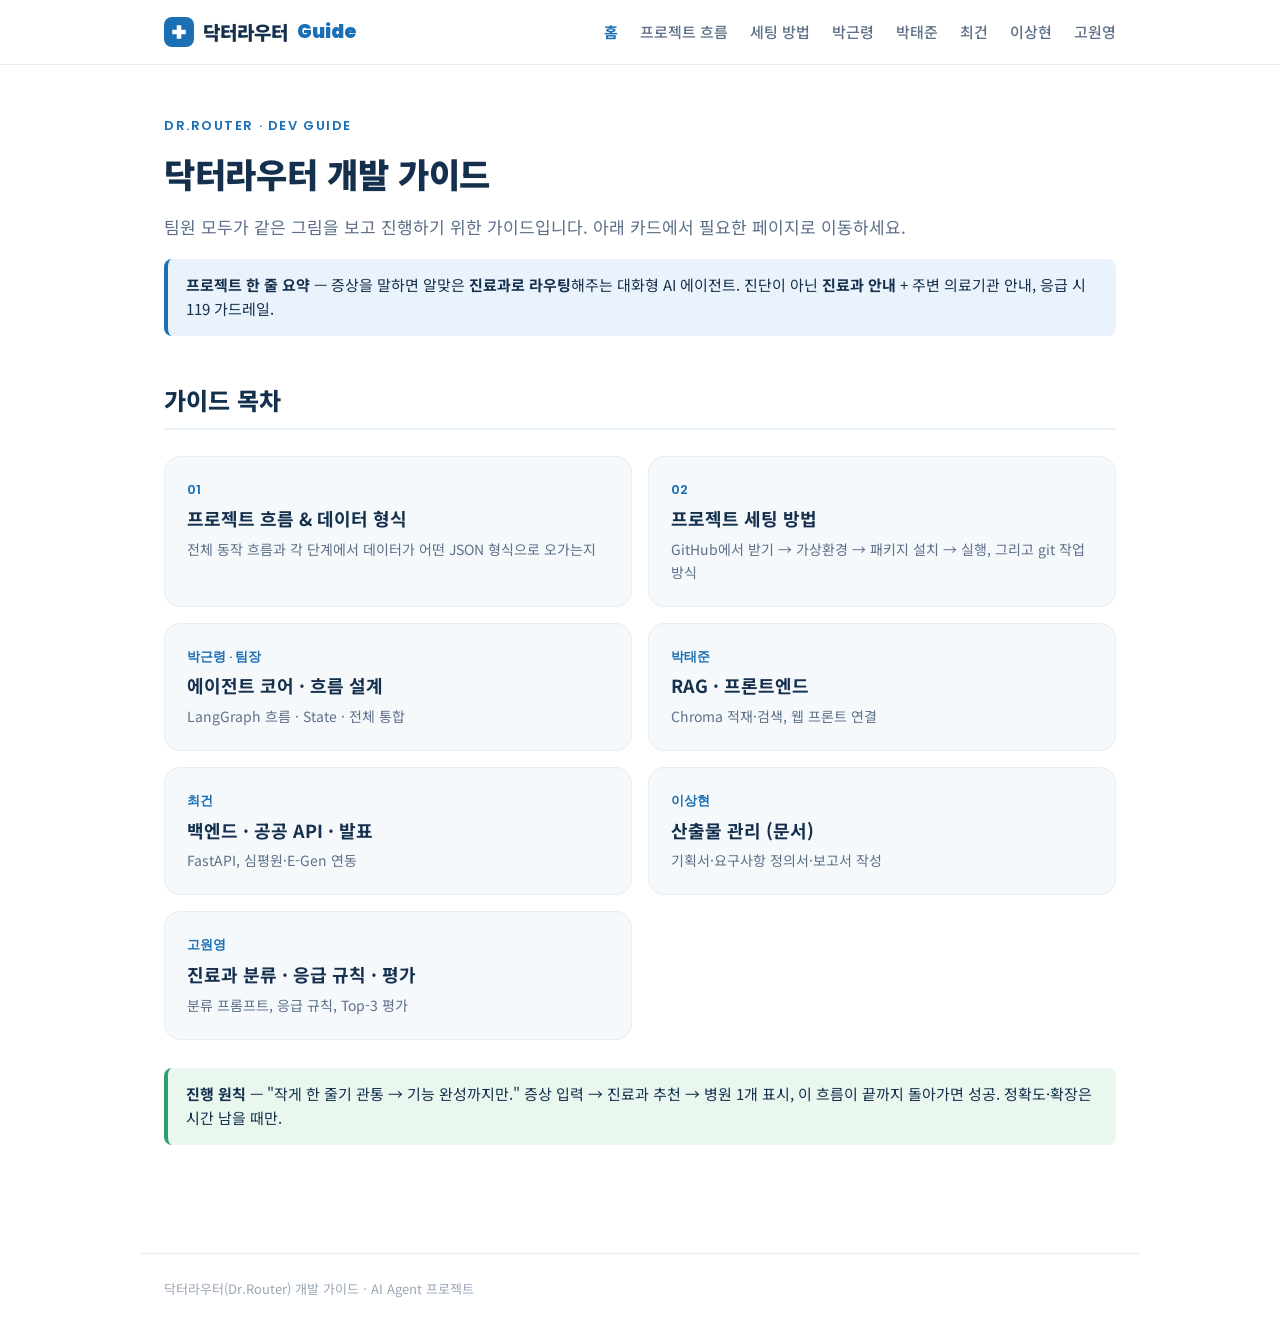
==== guide/index.html @ 667096f0 "chore: 프로젝트 초기 구조 세팅" ====
<!doctype html>
<html lang="ko">
<head>
<meta charset="utf-8">
<meta name="viewport" content="width=device-width, initial-scale=1">
<title>닥터라우터 개발 가이드</title>
<link rel="stylesheet" href="https://fonts.googleapis.com/css2?family=Noto+Sans+KR:wght@400;500;700;900&family=Poppins:wght@600;700&family=JetBrains+Mono:wght@400;600&display=swap">
<link rel="stylesheet" href="assets/guide.css">
</head>
<body>
<header class="nav"><div class="nav-in">
  <span class="brand"><span class="mark"><svg width="18" height="18" viewBox="0 0 24 24"><path d="M9 3h6v6h6v6h-6v6H9v-6H3V9h6z" fill="#fff"/></svg></span>닥터라우터 <span class="en">Guide</span></span>
  <a class="item active" href="index.html">홈</a>
  <a class="item" href="flow.html">프로젝트 흐름</a>
  <a class="item" href="setup.html">세팅 방법</a>
  <a class="item" href="role-a.html">박근령</a>
  <a class="item" href="role-b.html">박태준</a>
  <a class="item" href="role-c.html">최건</a>
  <a class="item" href="role-d.html">이상현</a>
  <a class="item" href="role-e.html">고원영</a>
</div></header>

<main class="wrap">
  <p class="eyebrow">Dr.Router · Dev Guide</p>
  <h1>닥터라우터 개발 가이드</h1>
  <p class="lead">팀원 모두가 같은 그림을 보고 진행하기 위한 가이드입니다. 아래 카드에서 필요한 페이지로 이동하세요.</p>

  <div class="callout">
    <b>프로젝트 한 줄 요약</b> — 증상을 말하면 알맞은 <b>진료과로 라우팅</b>해주는 대화형 AI 에이전트.
    진단이 아닌 <b>진료과 안내</b> + 주변 의료기관 안내, 응급 시 119 가드레일.
  </div>

  <h2>가이드 목차</h2>
  <div class="cards">
    <a class="card" href="flow.html">
      <div class="k">01</div><div class="t">프로젝트 흐름 &amp; 데이터 형식</div>
      <div class="d">전체 동작 흐름과 각 단계에서 데이터가 어떤 JSON 형식으로 오가는지</div>
    </a>
    <a class="card" href="setup.html">
      <div class="k">02</div><div class="t">프로젝트 세팅 방법</div>
      <div class="d">GitHub에서 받기 → 가상환경 → 패키지 설치 → 실행, 그리고 git 작업 방식</div>
    </a>
    <a class="card" href="role-a.html">
      <div class="k">박근령 · 팀장</div><div class="t">에이전트 코어 · 흐름 설계</div>
      <div class="d">LangGraph 흐름 · State · 전체 통합</div>
    </a>
    <a class="card" href="role-b.html">
      <div class="k">박태준</div><div class="t">RAG · 프론트엔드</div>
      <div class="d">Chroma 적재·검색, 웹 프론트 연결</div>
    </a>
    <a class="card" href="role-c.html">
      <div class="k">최건</div><div class="t">백엔드 · 공공 API · 발표</div>
      <div class="d">FastAPI, 심평원·E-Gen 연동</div>
    </a>
    <a class="card" href="role-d.html">
      <div class="k">이상현</div><div class="t">산출물 관리 (문서)</div>
      <div class="d">기획서·요구사항 정의서·보고서 작성</div>
    </a>
    <a class="card" href="role-e.html">
      <div class="k">고원영</div><div class="t">진료과 분류 · 응급 규칙 · 평가</div>
      <div class="d">분류 프롬프트, 응급 규칙, Top-3 평가</div>
    </a>
  </div>

  <div class="callout ok" style="margin-top:28px">
    <b>진행 원칙</b> — "작게 한 줄기 관통 → 기능 완성까지만." 증상 입력 → 진료과 추천 → 병원 1개 표시,
    이 흐름이 끝까지 돌아가면 성공. 정확도·확장은 시간 남을 때만.
  </div>
</main>

<div class="footer">닥터라우터(Dr.Router) 개발 가이드 · AI Agent 프로젝트</div>
</body>
</html>
---- guide/assets/guide.css ----
:root{
  --blue:#1a6fb5; --blue-d:#155a94; --ink:#14304d; --muted:#5d7088;
  --bg:#ffffff; --panel:#f6f9fc; --line:#e7edf4; --soft:#eaf2fb; --red:#e0564e; --green:#2e9e6b;
  --code-bg:#0f2535; --code-fg:#dbe7f3;
}
*{box-sizing:border-box}
body{margin:0;font-family:'Noto Sans KR',sans-serif;color:var(--ink);background:var(--bg);line-height:1.65}
a{color:var(--blue);text-decoration:none}
code{font-family:'JetBrains Mono','D2Coding',Consolas,monospace}

.nav{position:sticky;top:0;z-index:20;background:rgba(255,255,255,.95);backdrop-filter:blur(8px);border-bottom:1px solid var(--line)}
.nav-in{max-width:1000px;margin:0 auto;padding:0 24px;min-height:64px;display:flex;align-items:center;gap:22px;flex-wrap:wrap}
.brand{font-weight:900;font-size:19px;display:flex;align-items:center;gap:9px;margin-right:auto}
.brand .mark{width:30px;height:30px;border-radius:8px;background:var(--blue);display:flex;align-items:center;justify-content:center}
.brand .en{font-family:'Poppins',sans-serif;color:var(--blue)}
.nav a.item{color:var(--muted);font-weight:500;font-size:15px;padding:6px 0}
.nav a.item:hover,.nav a.item.active{color:var(--blue);font-weight:700}

.wrap{max-width:1000px;margin:0 auto;padding:40px 24px 90px}
.eyebrow{font-family:'Poppins',sans-serif;letter-spacing:.12em;text-transform:uppercase;color:var(--blue);font-weight:600;font-size:13px}
h1{font-size:34px;font-weight:900;margin:8px 0 10px;letter-spacing:-.01em}
h2{font-size:24px;font-weight:800;margin:44px 0 14px;border-bottom:2px solid var(--soft);padding-bottom:8px}
h3{font-size:19px;font-weight:700;margin:26px 0 8px}
.lead{color:var(--muted);font-size:17px;margin:0 0 10px}
p{margin:10px 0}

.cards{display:grid;grid-template-columns:repeat(2,1fr);gap:16px;margin-top:26px}
.card{display:block;background:var(--panel);border:1px solid var(--line);border-radius:16px;padding:22px;transition:.15s}
.card:hover{border-color:var(--blue);transform:translateY(-2px)}
.card .k{font-family:'Poppins',sans-serif;font-size:13px;color:var(--blue);font-weight:600}
.card .t{font-weight:700;font-size:18px;color:var(--ink);margin:4px 0 4px}
.card .d{color:var(--muted);font-size:14px}

pre{background:var(--code-bg);color:var(--code-fg);border-radius:12px;padding:18px 20px;overflow:auto;font-size:14px;line-height:1.6}
pre code{color:inherit;background:none;padding:0}
:not(pre)>code{background:var(--soft);color:var(--blue-d);padding:2px 7px;border-radius:6px;font-size:.9em}

table{width:100%;border-collapse:collapse;margin:14px 0;font-size:15px}
th,td{border:1px solid var(--line);padding:10px 12px;text-align:left;vertical-align:top}
th{background:var(--soft);color:var(--blue-d)}
td code{white-space:nowrap}

.callout{border-left:4px solid var(--blue);background:var(--soft);border-radius:8px;padding:14px 18px;margin:18px 0;font-size:15px}
.callout.warn{border-color:var(--red);background:#fdf1f0}
.callout.ok{border-color:var(--green);background:#e9f7ef}

.step{display:flex;gap:16px;margin:20px 0}
.step .n{flex:none;width:34px;height:34px;border-radius:50%;background:var(--blue);color:#fff;font-weight:700;display:flex;align-items:center;justify-content:center}
.step .b{flex:1;min-width:0}
.step .b h3{margin-top:2px}

.badge{display:inline-block;background:var(--soft);color:var(--blue-d);font-size:12px;font-weight:700;padding:3px 10px;border-radius:999px;margin-left:6px}
.diagram{background:var(--panel);border:1px solid var(--line);border-radius:16px;padding:18px;overflow-x:auto;margin:18px 0}
.diagram svg{width:100%;min-width:760px;height:auto;display:block}

.footer{max-width:1000px;margin:0 auto;padding:24px;color:#9aa7b7;font-size:13px;border-top:1px solid var(--line)}
.pager{display:flex;justify-content:space-between;margin-top:40px;gap:12px}
.pager a{background:var(--panel);border:1px solid var(--line);border-radius:10px;padding:12px 18px;font-weight:600}

@media(max-width:640px){.cards{grid-template-columns:1fr}.nav-in{padding:10px 20px;gap:14px}.nav .brand{margin-right:0;width:100%}}
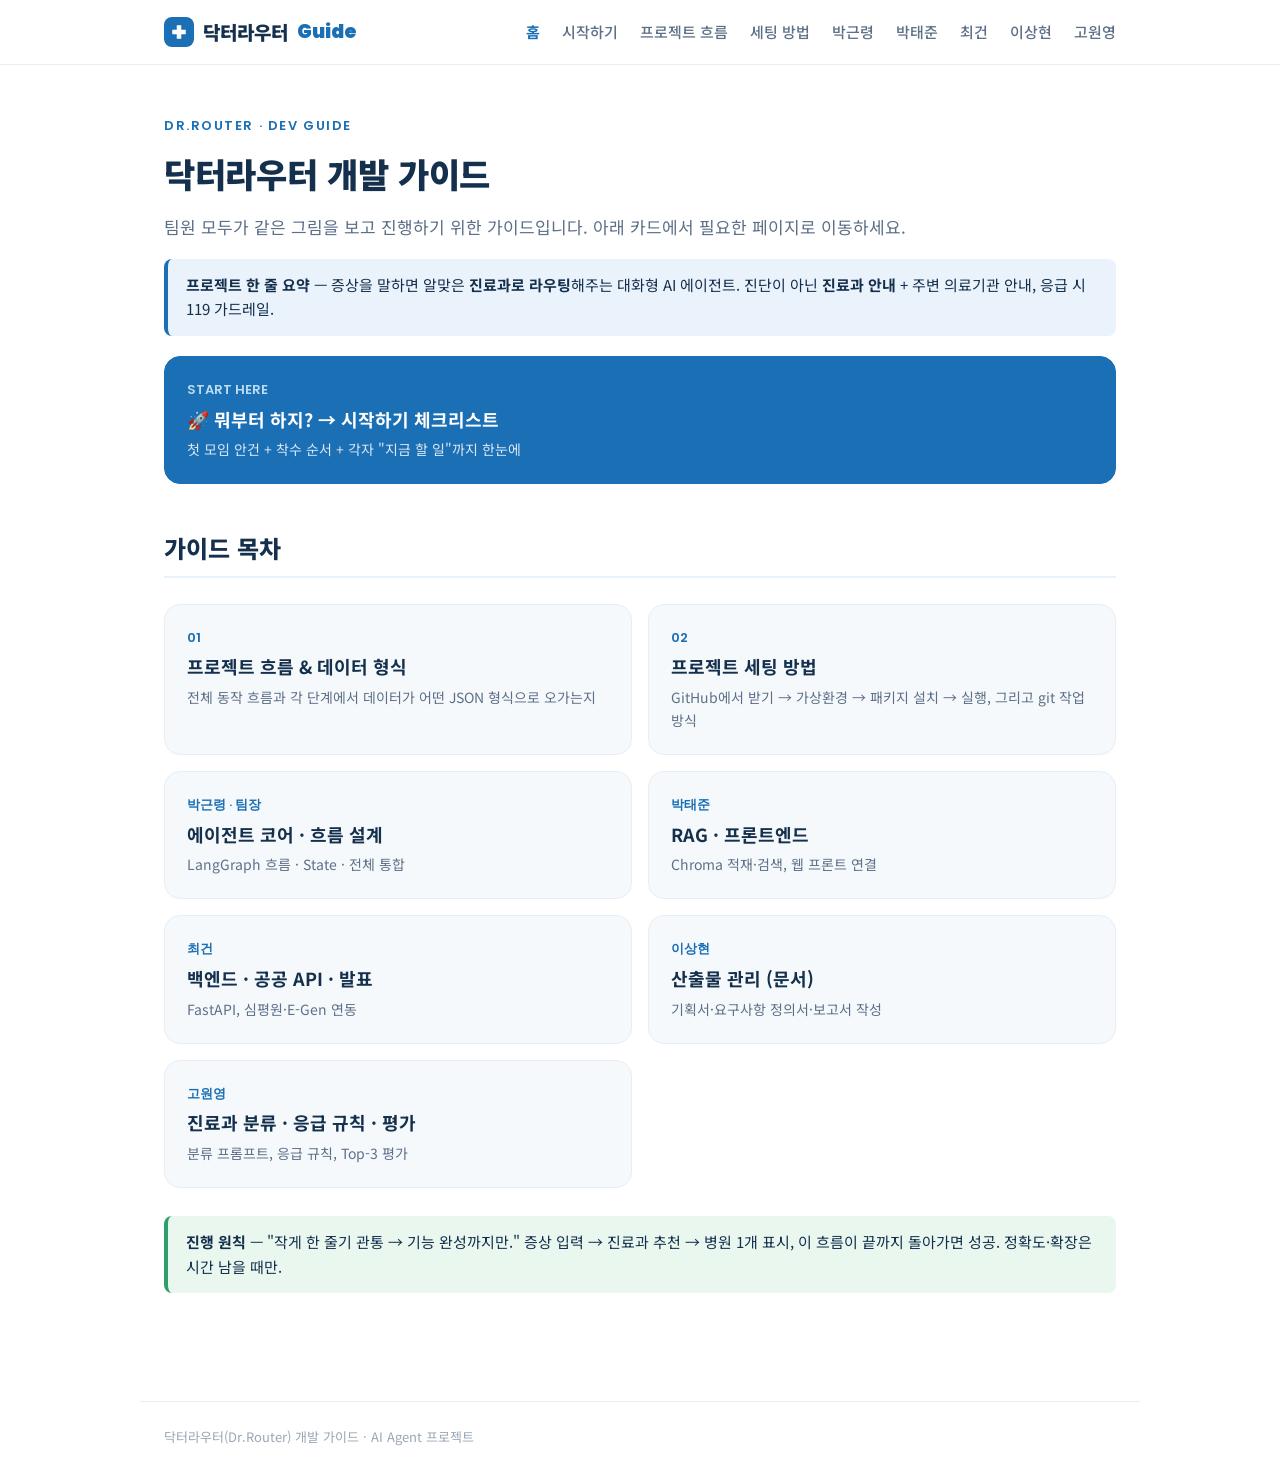
==== commit 7c95873a: "docs: 킥오프 체크리스트(시작하기) 추가 Co-Authored-By: Claude Opus 4.8 <noreply@anthropic.com>" ====
--- a/guide/index.html
+++ b/guide/index.html
@@ -11,6 +11,7 @@
 <header class="nav"><div class="nav-in">
   <span class="brand"><span class="mark"><svg width="18" height="18" viewBox="0 0 24 24"><path d="M9 3h6v6h6v6h-6v6H9v-6H3V9h6z" fill="#fff"/></svg></span>닥터라우터 <span class="en">Guide</span></span>
   <a class="item active" href="index.html">홈</a>
+  <a class="item" href="kickoff.html">시작하기</a>
   <a class="item" href="flow.html">프로젝트 흐름</a>
   <a class="item" href="setup.html">세팅 방법</a>
   <a class="item" href="role-a.html">박근령</a>
@@ -29,6 +30,12 @@
     <b>프로젝트 한 줄 요약</b> — 증상을 말하면 알맞은 <b>진료과로 라우팅</b>해주는 대화형 AI 에이전트.
     진단이 아닌 <b>진료과 안내</b> + 주변 의료기관 안내, 응급 시 119 가드레일.
   </div>
+
+  <a class="card" href="kickoff.html" style="display:block;background:#1a6fb5;border-color:#1a6fb5;margin-top:20px">
+    <div class="k" style="color:#bcdcf4">START HERE</div>
+    <div class="t" style="color:#ffffff">🚀 뭐부터 하지? → 시작하기 체크리스트</div>
+    <div class="d" style="color:#dce7f3">첫 모임 안건 + 착수 순서 + 각자 "지금 할 일"까지 한눈에</div>
+  </a>
 
   <h2>가이드 목차</h2>
   <div class="cards">
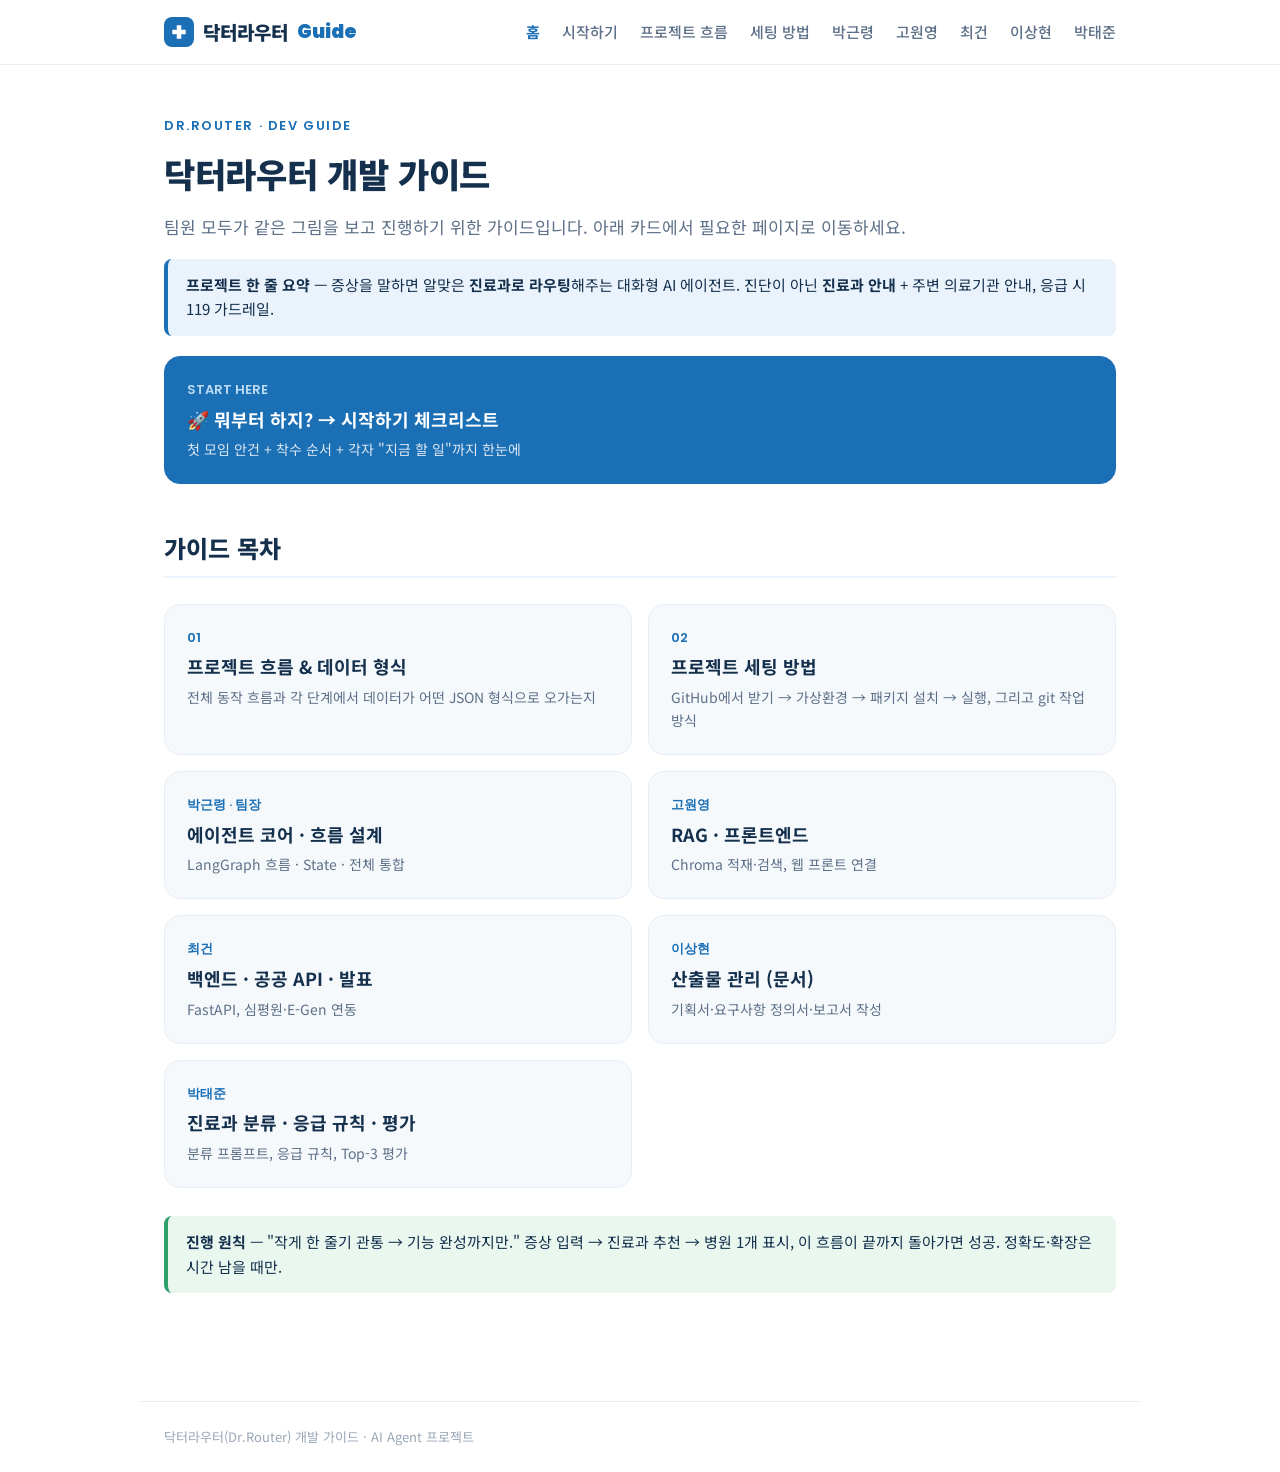
==== commit 6fdc0ca3: "docs: 박태준<->고원영 역할 맞교환 반영 Co-Authored-By: Claude Opus 4.8 <noreply@anthropic.com>" ====
--- a/guide/index.html
+++ b/guide/index.html
@@ -15,10 +15,10 @@
   <a class="item" href="flow.html">프로젝트 흐름</a>
   <a class="item" href="setup.html">세팅 방법</a>
   <a class="item" href="role-a.html">박근령</a>
-  <a class="item" href="role-b.html">박태준</a>
+  <a class="item" href="role-b.html">고원영</a>
   <a class="item" href="role-c.html">최건</a>
   <a class="item" href="role-d.html">이상현</a>
-  <a class="item" href="role-e.html">고원영</a>
+  <a class="item" href="role-e.html">박태준</a>
 </div></header>
 
 <main class="wrap">
@@ -52,7 +52,7 @@
       <div class="d">LangGraph 흐름 · State · 전체 통합</div>
     </a>
     <a class="card" href="role-b.html">
-      <div class="k">박태준</div><div class="t">RAG · 프론트엔드</div>
+      <div class="k">고원영</div><div class="t">RAG · 프론트엔드</div>
       <div class="d">Chroma 적재·검색, 웹 프론트 연결</div>
     </a>
     <a class="card" href="role-c.html">
@@ -64,7 +64,7 @@
       <div class="d">기획서·요구사항 정의서·보고서 작성</div>
     </a>
     <a class="card" href="role-e.html">
-      <div class="k">고원영</div><div class="t">진료과 분류 · 응급 규칙 · 평가</div>
+      <div class="k">박태준</div><div class="t">진료과 분류 · 응급 규칙 · 평가</div>
       <div class="d">분류 프롬프트, 응급 규칙, Top-3 평가</div>
     </a>
   </div>
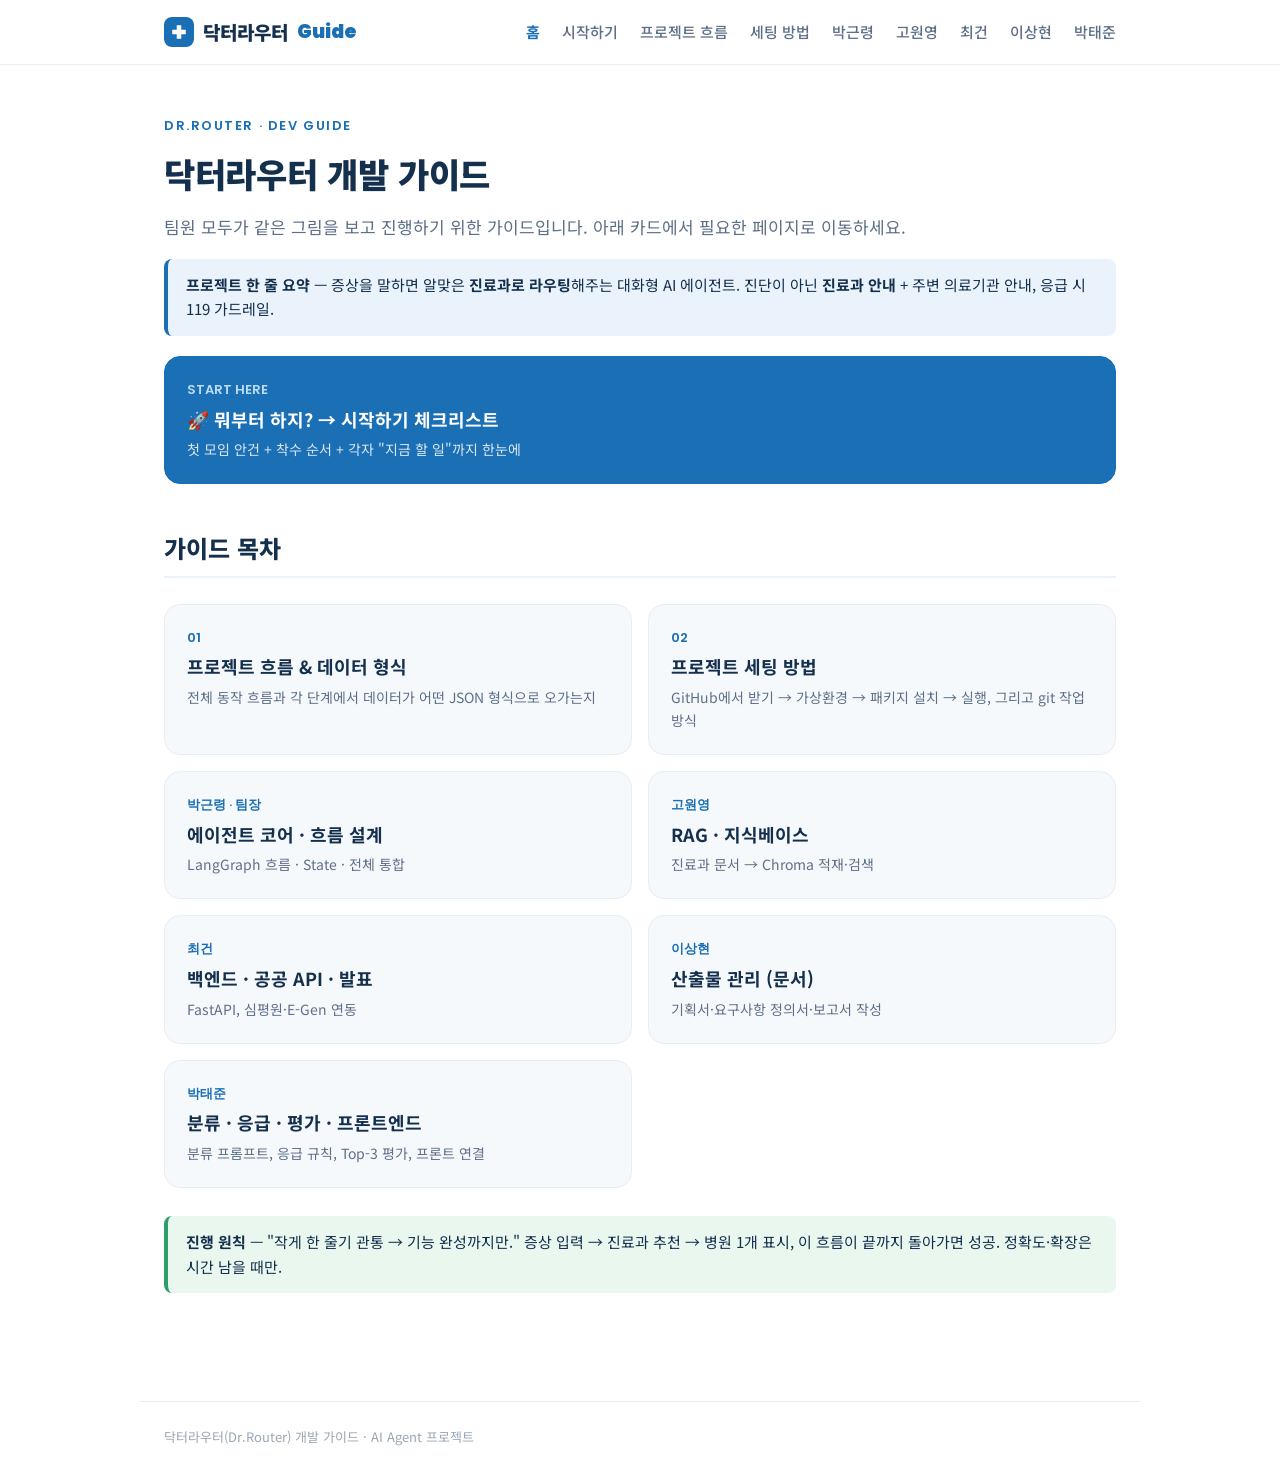
==== commit 85a32ff2: "docs: 프론트엔드 담당을 박태준으로 이동 (고원영=RAG 전담) Co-Authored-By: Claude Opus 4.8 <noreply@anthropic.com>" ====
--- a/guide/index.html
+++ b/guide/index.html
@@ -52,8 +52,8 @@
       <div class="d">LangGraph 흐름 · State · 전체 통합</div>
     </a>
     <a class="card" href="role-b.html">
-      <div class="k">고원영</div><div class="t">RAG · 프론트엔드</div>
-      <div class="d">Chroma 적재·검색, 웹 프론트 연결</div>
+      <div class="k">고원영</div><div class="t">RAG · 지식베이스</div>
+      <div class="d">진료과 문서 → Chroma 적재·검색</div>
     </a>
     <a class="card" href="role-c.html">
       <div class="k">최건</div><div class="t">백엔드 · 공공 API · 발표</div>
@@ -64,8 +64,8 @@
       <div class="d">기획서·요구사항 정의서·보고서 작성</div>
     </a>
     <a class="card" href="role-e.html">
-      <div class="k">박태준</div><div class="t">진료과 분류 · 응급 규칙 · 평가</div>
-      <div class="d">분류 프롬프트, 응급 규칙, Top-3 평가</div>
+      <div class="k">박태준</div><div class="t">분류 · 응급 · 평가 · 프론트엔드</div>
+      <div class="d">분류 프롬프트, 응급 규칙, Top-3 평가, 프론트 연결</div>
     </a>
   </div>
 
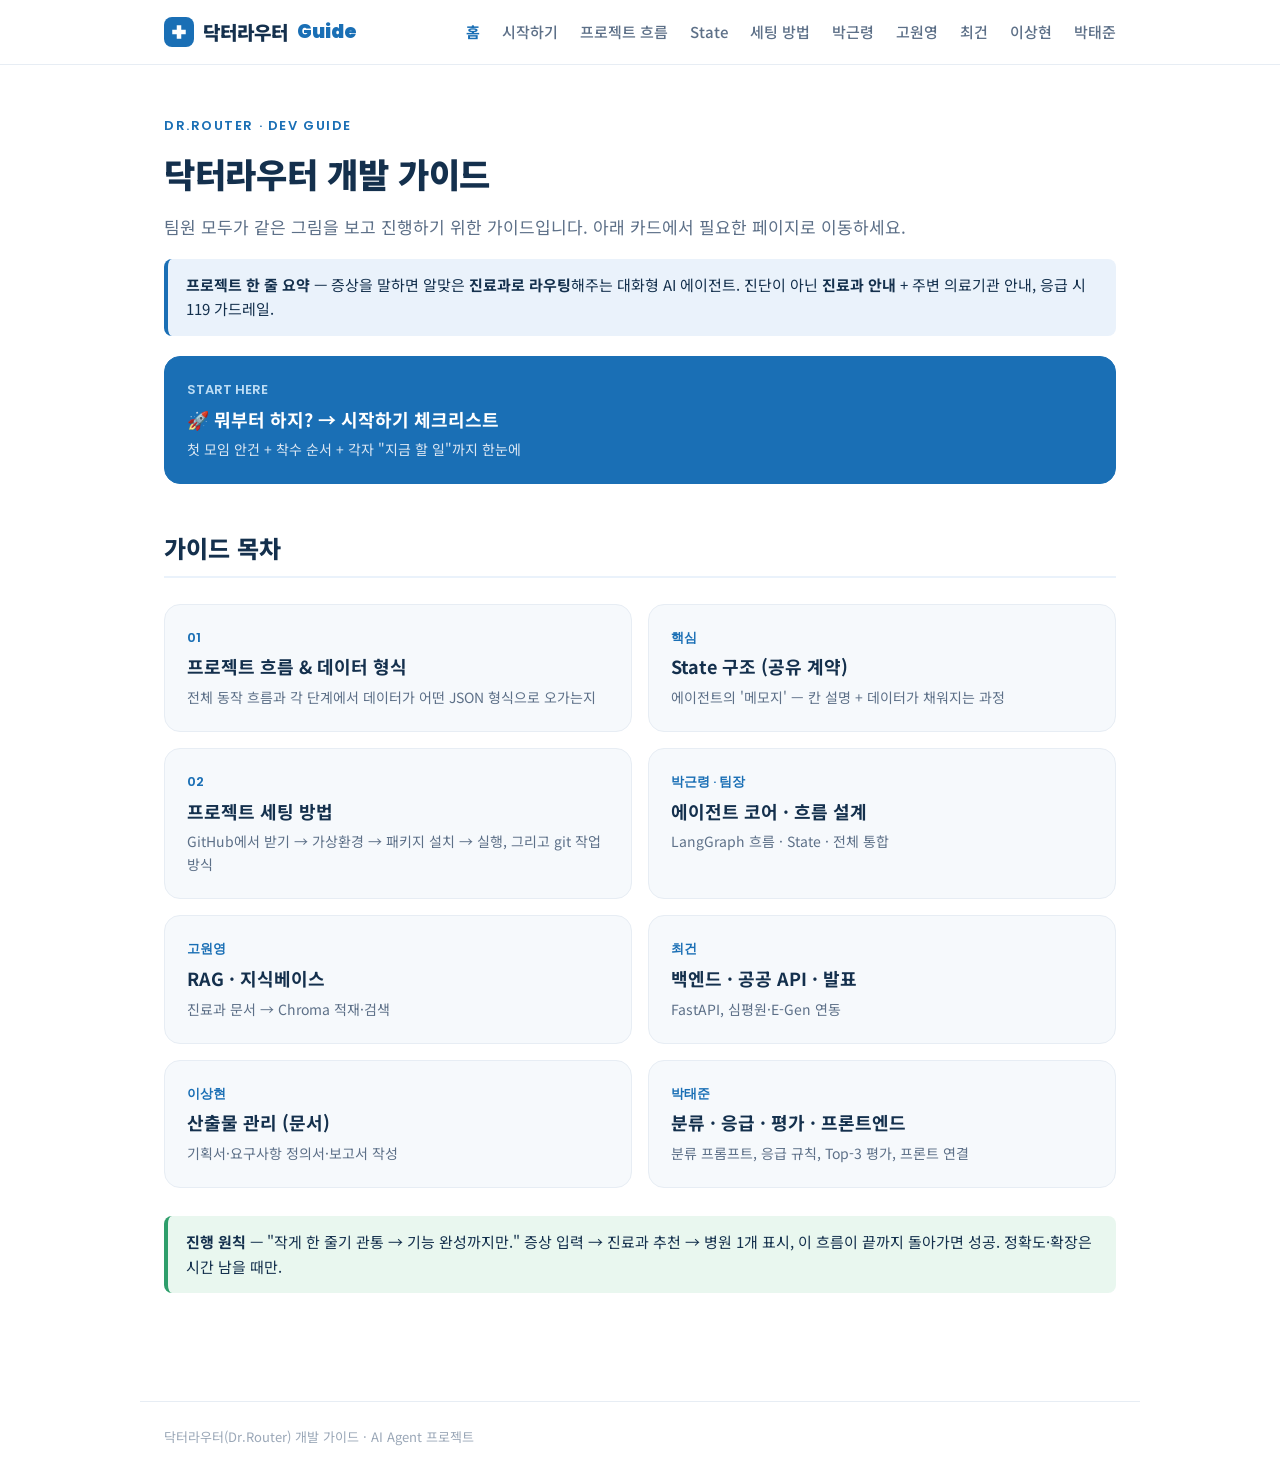
==== commit 2348c032: "docs: State 구조 가이드 페이지 추가 + 전 페이지 메뉴 연결 Co-Authored-By: Claude Opus 4.8 <noreply@anthropic.com>" ====
--- a/guide/index.html
+++ b/guide/index.html
@@ -13,6 +13,7 @@
   <a class="item active" href="index.html">홈</a>
   <a class="item" href="kickoff.html">시작하기</a>
   <a class="item" href="flow.html">프로젝트 흐름</a>
+  <a class="item" href="state.html">State</a>
   <a class="item" href="setup.html">세팅 방법</a>
   <a class="item" href="role-a.html">박근령</a>
   <a class="item" href="role-b.html">고원영</a>
@@ -42,6 +43,10 @@
     <a class="card" href="flow.html">
       <div class="k">01</div><div class="t">프로젝트 흐름 &amp; 데이터 형식</div>
       <div class="d">전체 동작 흐름과 각 단계에서 데이터가 어떤 JSON 형식으로 오가는지</div>
+    </a>
+    <a class="card" href="state.html">
+      <div class="k">핵심</div><div class="t">State 구조 (공유 계약)</div>
+      <div class="d">에이전트의 '메모지' — 칸 설명 + 데이터가 채워지는 과정</div>
     </a>
     <a class="card" href="setup.html">
       <div class="k">02</div><div class="t">프로젝트 세팅 방법</div>
